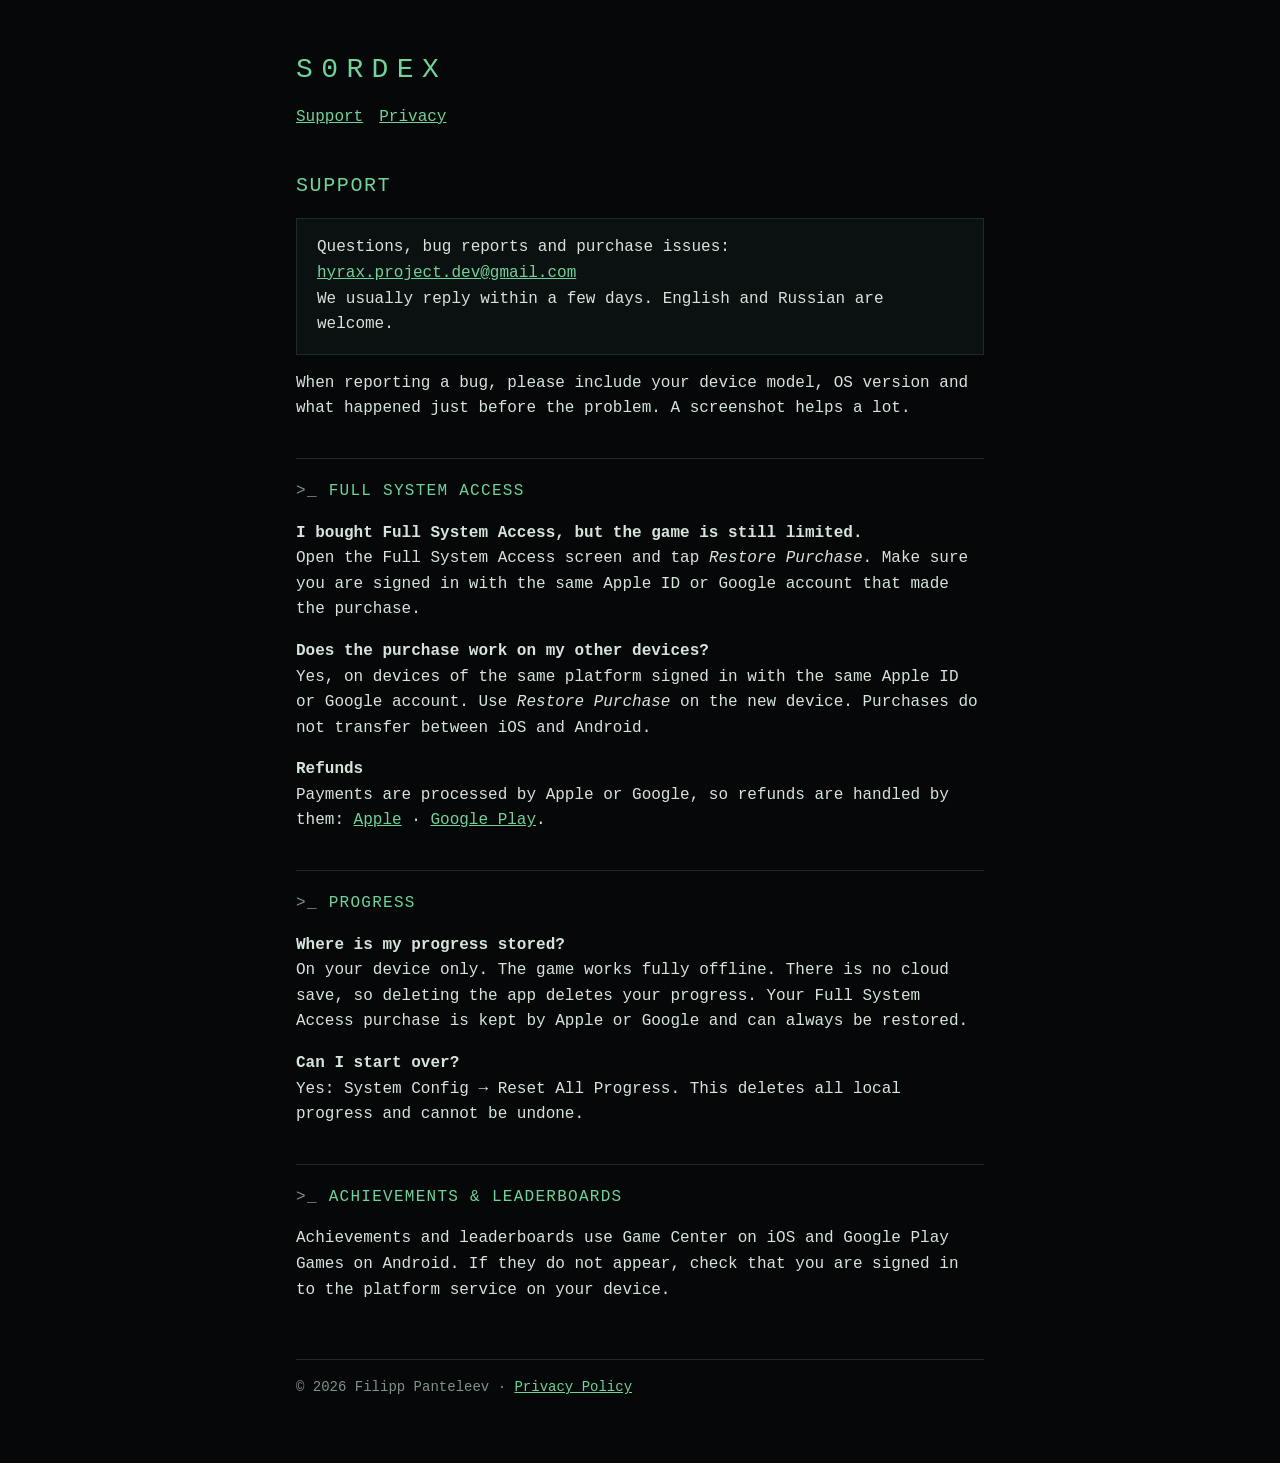
==== support/index.html @ 54f351b8 "Add SORDEX site: privacy policy and support pages Co-Authored-By: Claude Opus 5.5 <noreply@anthropic" ====
<!doctype html>
<html lang="en">
<head>
  <meta charset="utf-8">
  <meta name="viewport" content="width=device-width, initial-scale=1">
  <title>SORDEX Support</title>
  <meta name="description" content="Help and contact for SORDEX.">
  <link rel="stylesheet" href="../style.css">
</head>
<body>
<main>
  <header>
    <a class="wordmark" href="../">S0RDEX</a>
    <nav><a href="../support/">Support</a><a href="../privacy/">Privacy</a></nav>
  </header>

  <h1>SUPPORT</h1>

  <div class="panel">
    Questions, bug reports and purchase issues:<br>
    <a href="mailto:hyrax.project.dev@gmail.com">hyrax.project.dev@gmail.com</a><br>
    We usually reply within a few days. English and Russian are welcome.
  </div>

  <p>When reporting a bug, please include your device model, OS version and what happened just before the problem. A screenshot helps a lot.</p>

  <h2>FULL SYSTEM ACCESS</h2>
  <p><strong>I bought Full System Access, but the game is still limited.</strong><br>
  Open the Full System Access screen and tap <em>Restore Purchase</em>. Make sure you are signed in with the same Apple ID or Google account that made the purchase.</p>

  <p><strong>Does the purchase work on my other devices?</strong><br>
  Yes, on devices of the same platform signed in with the same Apple ID or Google account. Use <em>Restore Purchase</em> on the new device. Purchases do not transfer between iOS and Android.</p>

  <p><strong>Refunds</strong><br>
  Payments are processed by Apple or Google, so refunds are handled by them:
  <a href="https://reportaproblem.apple.com">Apple</a> ·
  <a href="https://support.google.com/googleplay/answer/2479637">Google Play</a>.</p>

  <h2>PROGRESS</h2>
  <p><strong>Where is my progress stored?</strong><br>
  On your device only. The game works fully offline. There is no cloud save, so deleting the app deletes your progress. Your Full System Access purchase is kept by Apple or Google and can always be restored.</p>

  <p><strong>Can I start over?</strong><br>
  Yes: System Config → Reset All Progress. This deletes all local progress and cannot be undone.</p>

  <h2>ACHIEVEMENTS &amp; LEADERBOARDS</h2>
  <p>Achievements and leaderboards use Game Center on iOS and Google Play Games on Android. If they do not appear, check that you are signed in to the platform service on your device.</p>

  <footer>© 2026 Filipp Panteleev · <a href="../privacy/">Privacy Policy</a></footer>
</main>
</body>
</html>
---- style.css ----
:root {
  --bg: #050708;
  --panel: #0b1011;
  --text: #d6e4dc;
  --muted: #7f9289;
  --accent: #6fd39a;
  --rule: #1f2b27;
}

* { box-sizing: border-box; }

body {
  margin: 0;
  background: var(--bg);
  color: var(--text);
  font: 16px/1.6 ui-monospace, "SF Mono", Menlo, Consolas, "Liberation Mono", monospace;
  -webkit-text-size-adjust: 100%;
}

main {
  max-width: 720px;
  margin: 0 auto;
  padding: 48px 16px 64px;
}

header { margin-bottom: 40px; }

.wordmark {
  display: inline-block;
  color: var(--accent);
  font-size: 28px;
  letter-spacing: 0.3em;
  text-decoration: none;
}

nav { margin-top: 12px; color: var(--muted); }
nav a { margin-right: 16px; }

h1 {
  font-size: 20px;
  font-weight: normal;
  letter-spacing: 0.08em;
  color: var(--accent);
  margin: 0 0 4px;
}

h2 {
  font-size: 16px;
  font-weight: normal;
  letter-spacing: 0.08em;
  color: var(--accent);
  margin: 36px 0 8px;
  padding-top: 20px;
  border-top: 1px solid var(--rule);
}

h2::before { content: ">_ "; color: var(--muted); }

p, li { color: var(--text); }
ul { padding-left: 20px; }
.meta { color: var(--muted); margin: 0 0 24px; }

a { color: var(--accent); }
a:hover { text-decoration: none; }

.panel {
  background: var(--panel);
  border: 1px solid var(--rule);
  padding: 16px 20px;
  margin: 16px 0;
}

footer {
  margin-top: 56px;
  padding-top: 16px;
  border-top: 1px solid var(--rule);
  color: var(--muted);
  font-size: 14px;
}
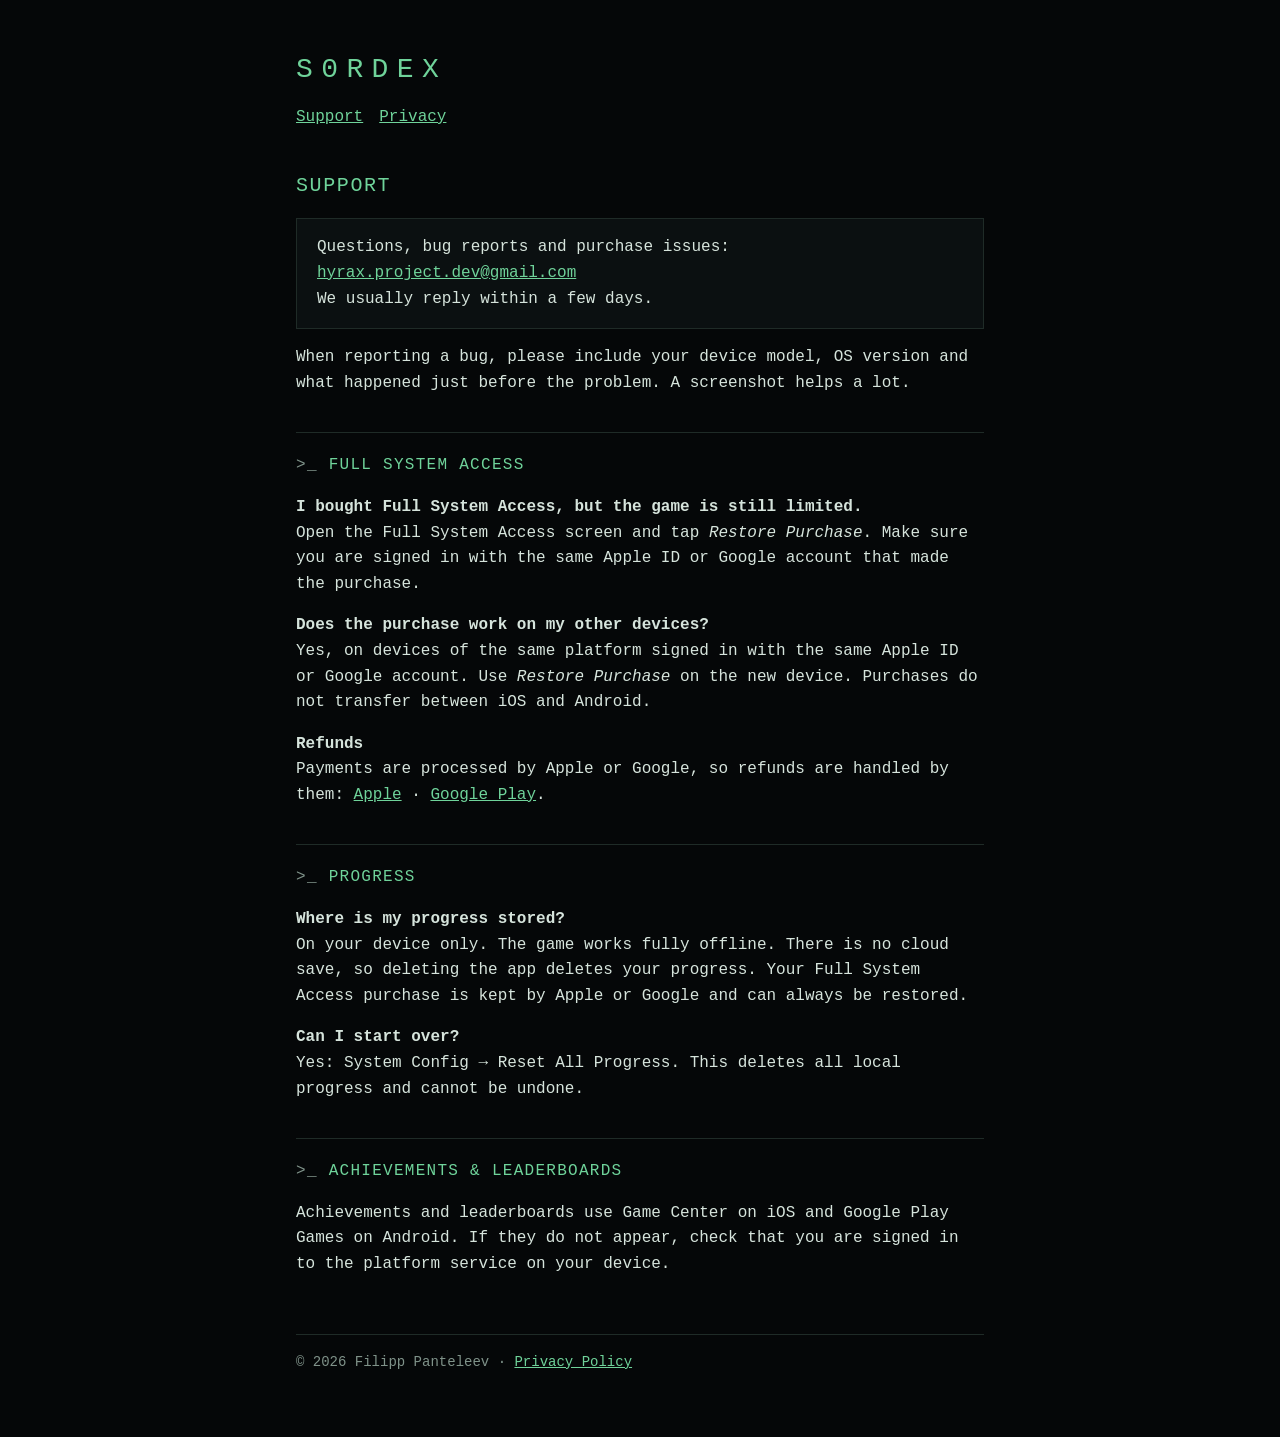
==== commit 59d13279: "Remove language note from support page Co-Authored-By: Claude Opus 5.5 <noreply@anthropic.com>" ====
--- a/support/index.html
+++ b/support/index.html
@@ -19,7 +19,7 @@
   <div class="panel">
     Questions, bug reports and purchase issues:<br>
     <a href="mailto:hyrax.project.dev@gmail.com">hyrax.project.dev@gmail.com</a><br>
-    We usually reply within a few days. English and Russian are welcome.
+    We usually reply within a few days.
   </div>
 
   <p>When reporting a bug, please include your device model, OS version and what happened just before the problem. A screenshot helps a lot.</p>
